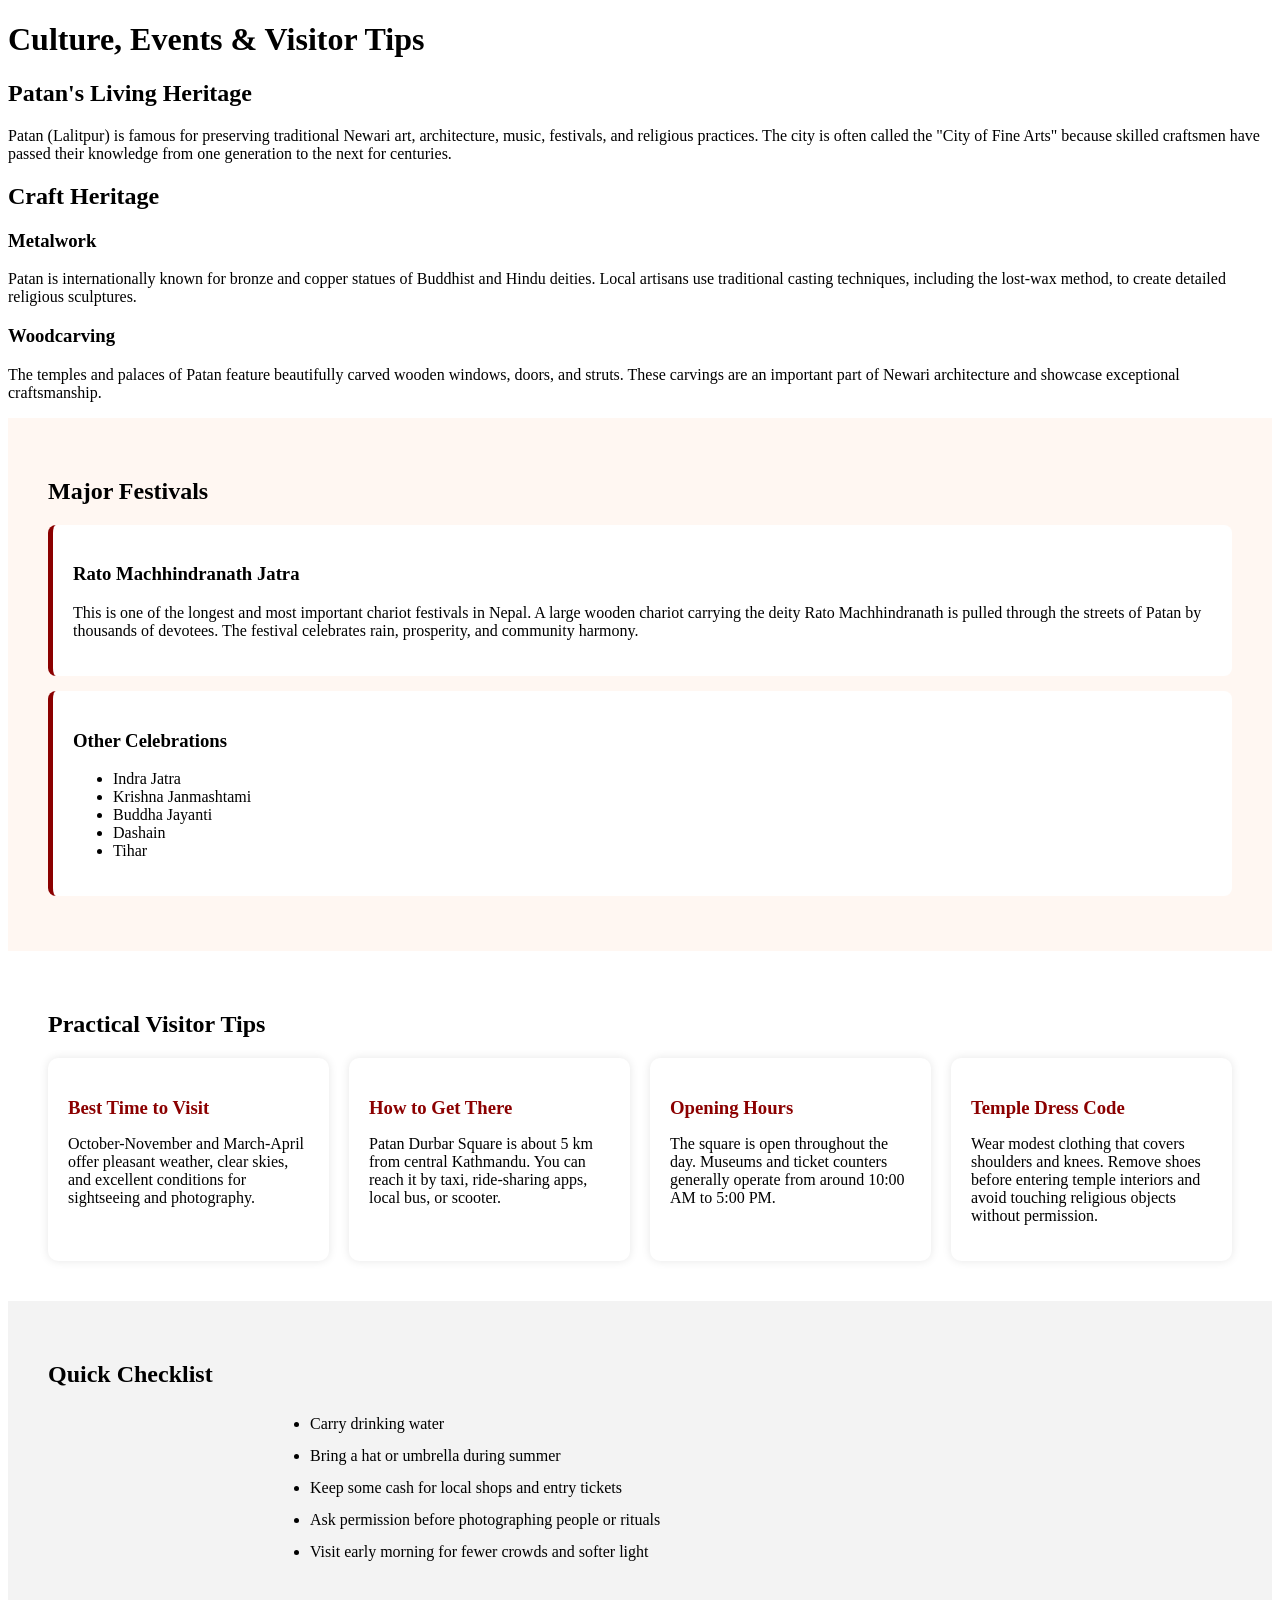
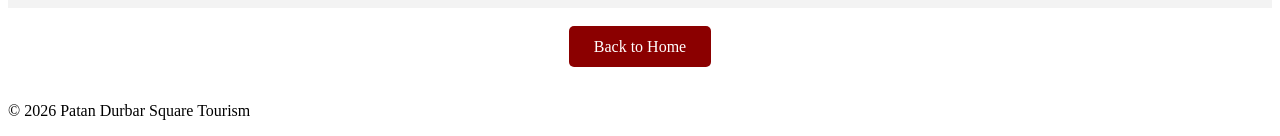
==== culture.html @ 2aa69878 "Added Culture and Visitor Tips page" ====
<!DOCTYPE html>
<html lang="en">
<head>
    <meta charset="UTF-8">
    <meta name="viewport" content="width=device-width, initial-scale=1.0">
    <title>Culture, Events & Visitor Tips | Patan Durbar Square</title>
    <link rel="stylesheet" href="style.css">
</head>
<body>

    <!-- Header -->
    <header>
        <h1>Culture, Events & Visitor Tips</h1>
    </header>

    <!-- Introduction -->
    <section class="intro">
        <h2>Patan's Living Heritage</h2>
        <p>
            Patan (Lalitpur) is famous for preserving traditional Newari art, architecture,
            music, festivals, and religious practices. The city is often called the
            "City of Fine Arts" because skilled craftsmen have passed their knowledge
            from one generation to the next for centuries.
        </p>
    </section>

    <!-- Craft Heritage -->
    <section class="crafts">
        <h2>Craft Heritage</h2>

        <div class="card-container">

            <div class="card">
                <h3>Metalwork</h3>
                <p>
                    Patan is internationally known for bronze and copper statues of Buddhist
                    and Hindu deities. Local artisans use traditional casting techniques,
                    including the lost-wax method, to create detailed religious sculptures.
                </p>
            </div>

            <div class="card">
                <h3>Woodcarving</h3>
                <p>
                    The temples and palaces of Patan feature beautifully carved wooden
                    windows, doors, and struts. These carvings are an important part of
                    Newari architecture and showcase exceptional craftsmanship.
                </p>
            </div>

        </div>
    </section>

    <!-- Festivals -->
    <section class="festivals">
        <h2>Major Festivals</h2>

        <div class="festival-box">
            <h3>Rato Machhindranath Jatra</h3>
            <p>
                This is one of the longest and most important chariot festivals in Nepal.
                A large wooden chariot carrying the deity Rato Machhindranath is pulled
                through the streets of Patan by thousands of devotees. The festival
                celebrates rain, prosperity, and community harmony.
            </p>
        </div>

        <div class="festival-box">
            <h3>Other Celebrations</h3>
            <ul>
                <li>Indra Jatra</li>
                <li>Krishna Janmashtami</li>
                <li>Buddha Jayanti</li>
                <li>Dashain</li>
                <li>Tihar</li>
            </ul>
        </div>
    </section>

    <!-- Visitor Tips -->
    <section class="tips">
        <h2>Practical Visitor Tips</h2>

        <div class="tips-grid">

            <div class="tip">
                <h3>Best Time to Visit</h3>
                <p>
                    October-November and March-April offer pleasant weather, clear skies,
                    and excellent conditions for sightseeing and photography.
                </p>
            </div>

            <div class="tip">
                <h3>How to Get There</h3>
                <p>
                    Patan Durbar Square is about 5 km from central Kathmandu. You can reach
                    it by taxi, ride-sharing apps, local bus, or scooter.
                </p>
            </div>

            <div class="tip">
                <h3>Opening Hours</h3>
                <p>
                    The square is open throughout the day. Museums and ticket counters
                    generally operate from around 10:00 AM to 5:00 PM.
                </p>
            </div>

            <div class="tip">
                <h3>Temple Dress Code</h3>
                <p>
                    Wear modest clothing that covers shoulders and knees. Remove shoes
                    before entering temple interiors and avoid touching religious objects
                    without permission.
                </p>
            </div>

        </div>
    </section>

    <!-- Quick Checklist -->
    <section class="checklist">
        <h2>Quick Checklist</h2>
        <ul>
            <li>Carry drinking water</li>
            <li>Bring a hat or umbrella during summer</li>
            <li>Keep some cash for local shops and entry tickets</li>
            <li>Ask permission before photographing people or rituals</li>
            <li>Visit early morning for fewer crowds and softer light</li>
        </ul>
    </section>

    <!-- Back to Home -->
    <section class="back-home">
        <a href="index.html" class="btn">Back to Home</a>
    </section>

    <footer>
        <p>&copy; 2026 Patan Durbar Square Tourism</p>
    </footer>

</body>
</html>
---- style.css ----
/* Festival section */
.festivals{
    padding:40px;
    background:#fff7f2;
}

.festival-box{
    background:white;
    padding:20px;
    margin:15px 0;
    border-left:5px solid #8B0000;
    border-radius:8px;
}

/* Visitor tips */
.tips{
    padding:40px;
}

.tips-grid{
    display:grid;
    grid-template-columns:repeat(auto-fit, minmax(230px,1fr));
    gap:20px;
}

.tip{
    background:white;
    padding:20px;
    border-radius:10px;
    box-shadow:0 0 10px rgba(0,0,0,0.1);
}

.tip h3{
    margin-bottom:10px;
    color:#8B0000;
}

/* Checklist */
.checklist{
    padding:40px;
    background:#f3f3f3;
}

.checklist ul{
    max-width:700px;
    margin:auto;
    line-height:2;
}

/* Button */
.back-home{
    text-align:center;
    padding:30px;
}

.btn{
    text-decoration:none;
    background:#8B0000;
    color:white;
    padding:12px 25px;
    border-radius:5px;
}

.btn:hover{
    background:#600000;
}
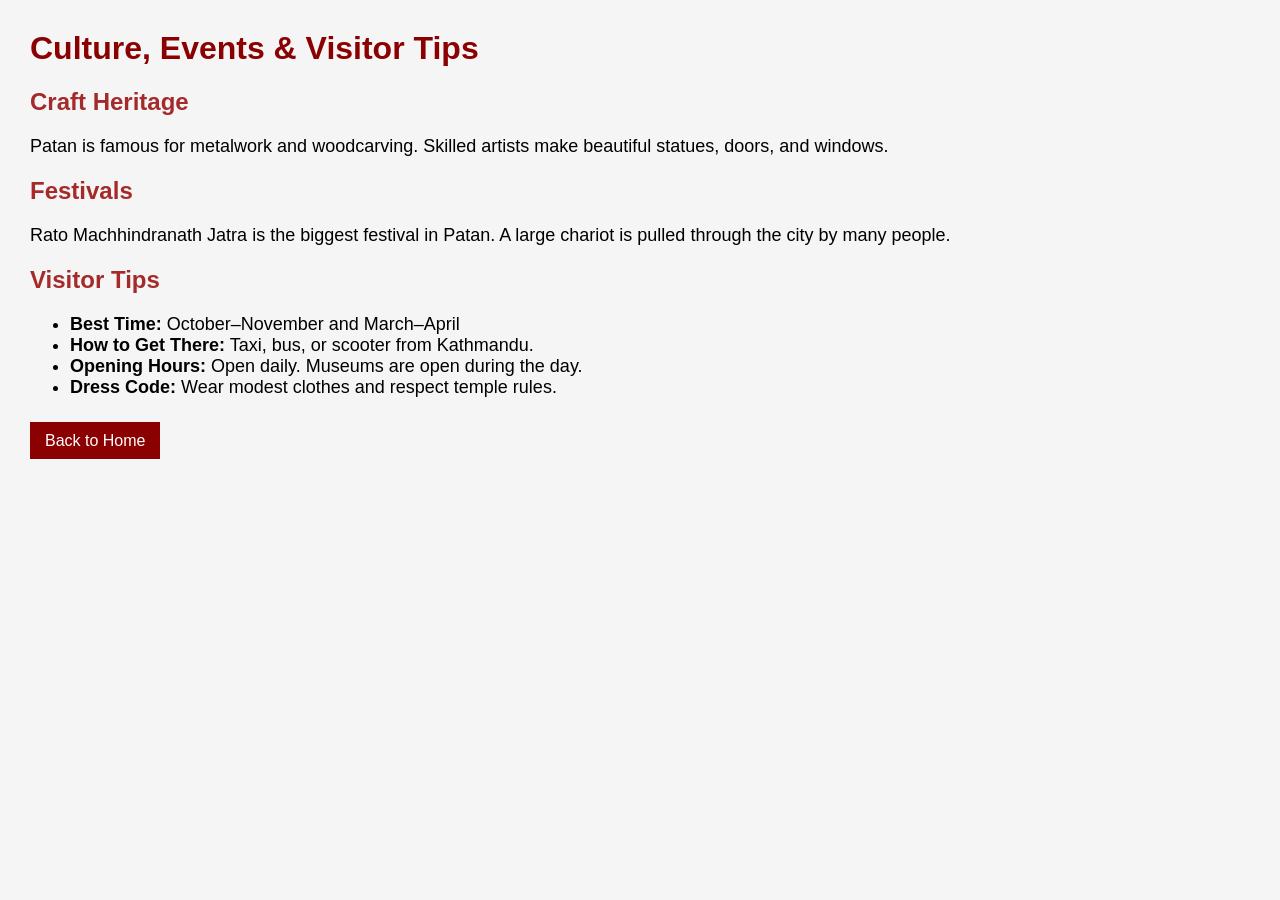
==== commit 834861d1: "Added Culture and Visitor Tips page" ====
--- a/culture.html
+++ b/culture.html
@@ -1,144 +1,30 @@
 <!DOCTYPE html>
-<html lang="en">
+<html>
 <head>
-    <meta charset="UTF-8">
-    <meta name="viewport" content="width=device-width, initial-scale=1.0">
-    <title>Culture, Events & Visitor Tips | Patan Durbar Square</title>
+    <title>Culture & Visitor Tips</title>
     <link rel="stylesheet" href="style.css">
 </head>
 <body>
 
-    <!-- Header -->
-    <header>
-        <h1>Culture, Events & Visitor Tips</h1>
-    </header>
+    <h1>Culture, Events & Visitor Tips</h1>
 
-    <!-- Introduction -->
-    <section class="intro">
-        <h2>Patan's Living Heritage</h2>
-        <p>
-            Patan (Lalitpur) is famous for preserving traditional Newari art, architecture,
-            music, festivals, and religious practices. The city is often called the
-            "City of Fine Arts" because skilled craftsmen have passed their knowledge
-            from one generation to the next for centuries.
-        </p>
-    </section>
+    <h2>Craft Heritage</h2>
+    <p>Patan is famous for metalwork and woodcarving. Skilled artists make beautiful statues, doors, and windows.</p>
 
-    <!-- Craft Heritage -->
-    <section class="crafts">
-        <h2>Craft Heritage</h2>
+    <h2>Festivals</h2>
+    <p>Rato Machhindranath Jatra is the biggest festival in Patan. A large chariot is pulled through the city by many people.</p>
 
-        <div class="card-container">
+    <h2>Visitor Tips</h2>
+    <ul>
+        <li><b>Best Time:</b> October–November and March–April</li>
+        <li><b>How to Get There:</b> Taxi, bus, or scooter from Kathmandu.</li>
+        <li><b>Opening Hours:</b> Open daily. Museums are open during the day.</li>
+        <li><b>Dress Code:</b> Wear modest clothes and respect temple rules.</li>
+    </ul>
 
-            <div class="card">
-                <h3>Metalwork</h3>
-                <p>
-                    Patan is internationally known for bronze and copper statues of Buddhist
-                    and Hindu deities. Local artisans use traditional casting techniques,
-                    including the lost-wax method, to create detailed religious sculptures.
-                </p>
-            </div>
+    <br>
 
-            <div class="card">
-                <h3>Woodcarving</h3>
-                <p>
-                    The temples and palaces of Patan feature beautifully carved wooden
-                    windows, doors, and struts. These carvings are an important part of
-                    Newari architecture and showcase exceptional craftsmanship.
-                </p>
-            </div>
-
-        </div>
-    </section>
-
-    <!-- Festivals -->
-    <section class="festivals">
-        <h2>Major Festivals</h2>
-
-        <div class="festival-box">
-            <h3>Rato Machhindranath Jatra</h3>
-            <p>
-                This is one of the longest and most important chariot festivals in Nepal.
-                A large wooden chariot carrying the deity Rato Machhindranath is pulled
-                through the streets of Patan by thousands of devotees. The festival
-                celebrates rain, prosperity, and community harmony.
-            </p>
-        </div>
-
-        <div class="festival-box">
-            <h3>Other Celebrations</h3>
-            <ul>
-                <li>Indra Jatra</li>
-                <li>Krishna Janmashtami</li>
-                <li>Buddha Jayanti</li>
-                <li>Dashain</li>
-                <li>Tihar</li>
-            </ul>
-        </div>
-    </section>
-
-    <!-- Visitor Tips -->
-    <section class="tips">
-        <h2>Practical Visitor Tips</h2>
-
-        <div class="tips-grid">
-
-            <div class="tip">
-                <h3>Best Time to Visit</h3>
-                <p>
-                    October-November and March-April offer pleasant weather, clear skies,
-                    and excellent conditions for sightseeing and photography.
-                </p>
-            </div>
-
-            <div class="tip">
-                <h3>How to Get There</h3>
-                <p>
-                    Patan Durbar Square is about 5 km from central Kathmandu. You can reach
-                    it by taxi, ride-sharing apps, local bus, or scooter.
-                </p>
-            </div>
-
-            <div class="tip">
-                <h3>Opening Hours</h3>
-                <p>
-                    The square is open throughout the day. Museums and ticket counters
-                    generally operate from around 10:00 AM to 5:00 PM.
-                </p>
-            </div>
-
-            <div class="tip">
-                <h3>Temple Dress Code</h3>
-                <p>
-                    Wear modest clothing that covers shoulders and knees. Remove shoes
-                    before entering temple interiors and avoid touching religious objects
-                    without permission.
-                </p>
-            </div>
-
-        </div>
-    </section>
-
-    <!-- Quick Checklist -->
-    <section class="checklist">
-        <h2>Quick Checklist</h2>
-        <ul>
-            <li>Carry drinking water</li>
-            <li>Bring a hat or umbrella during summer</li>
-            <li>Keep some cash for local shops and entry tickets</li>
-            <li>Ask permission before photographing people or rituals</li>
-            <li>Visit early morning for fewer crowds and softer light</li>
-        </ul>
-    </section>
-
-    <!-- Back to Home -->
-    <section class="back-home">
-        <a href="index.html" class="btn">Back to Home</a>
-    </section>
-
-    <footer>
-        <p>&copy; 2026 Patan Durbar Square Tourism</p>
-    </footer>
+    <a href="index.html">Back to Home</a>
 
 </body>
 </html>
--- a/style.css
+++ b/style.css
@@ -1,66 +1,24 @@
-/* Festival section */
-.festivals{
-    padding:40px;
-    background:#fff7f2;
+body{
+    font-family: Arial, sans-serif;
+    margin: 30px;
+    background-color: #f5f5f5;
 }
 
-.festival-box{
-    background:white;
-    padding:20px;
-    margin:15px 0;
-    border-left:5px solid #8B0000;
-    border-radius:8px;
+h1{
+    color: darkred;
 }
 
-/* Visitor tips */
-.tips{
-    padding:40px;
+h2{
+    color: brown;
 }
 
-.tips-grid{
-    display:grid;
-    grid-template-columns:repeat(auto-fit, minmax(230px,1fr));
-    gap:20px;
+p, li{
+    font-size: 18px;
 }
 
-.tip{
-    background:white;
-    padding:20px;
-    border-radius:10px;
-    box-shadow:0 0 10px rgba(0,0,0,0.1);
-}
-
-.tip h3{
-    margin-bottom:10px;
-    color:#8B0000;
-}
-
-/* Checklist */
-.checklist{
-    padding:40px;
-    background:#f3f3f3;
-}
-
-.checklist ul{
-    max-width:700px;
-    margin:auto;
-    line-height:2;
-}
-
-/* Button */
-.back-home{
-    text-align:center;
-    padding:30px;
-}
-
-.btn{
-    text-decoration:none;
-    background:#8B0000;
-    color:white;
-    padding:12px 25px;
-    border-radius:5px;
-}
-
-.btn:hover{
-    background:#600000;
+a{
+    text-decoration: none;
+    color: white;
+    background: darkred;
+    padding: 10px 15px;
 }
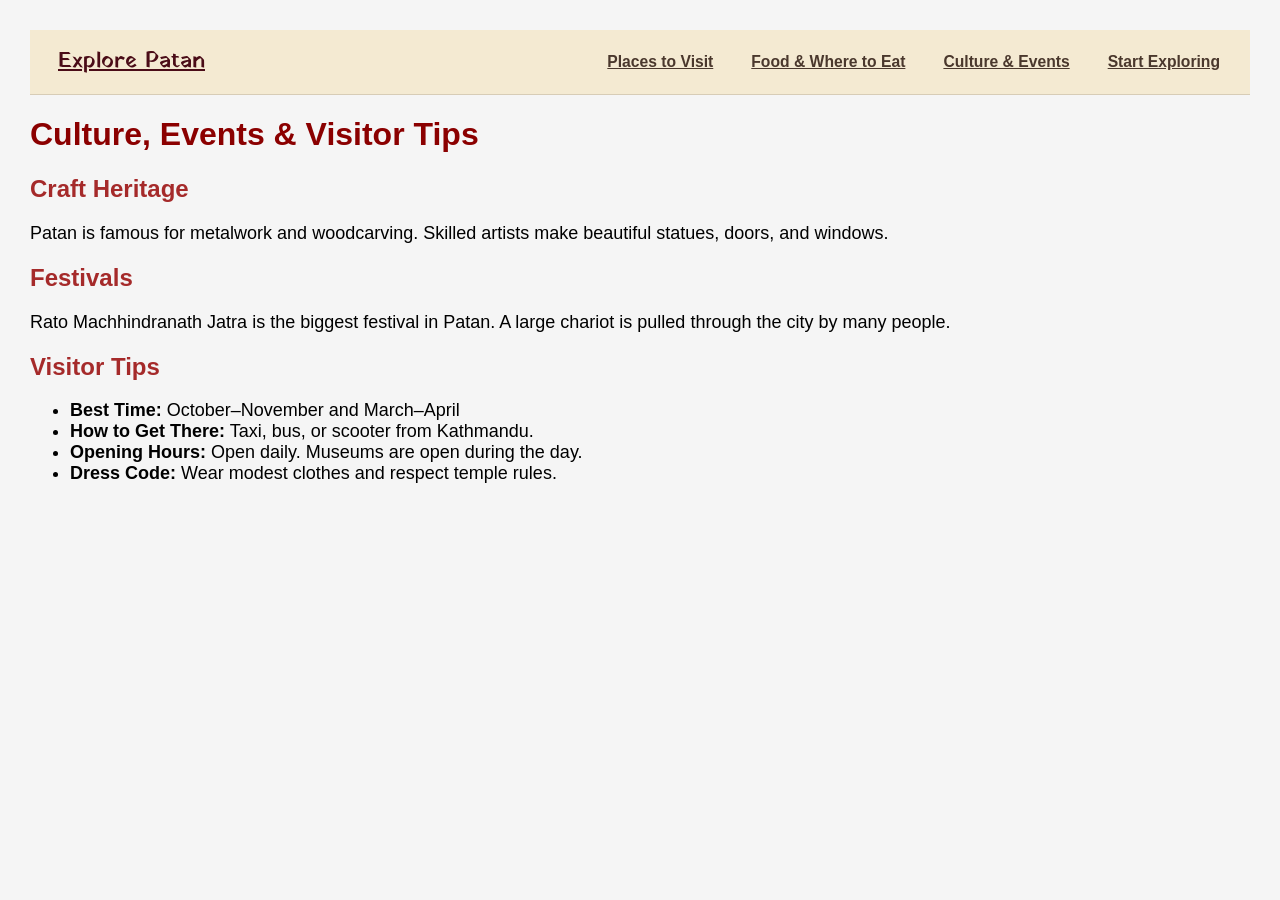
==== commit 0ab602f5: "added consistent navbar to culture page" ====
--- a/culture.html
+++ b/culture.html
@@ -1,10 +1,27 @@
 <!DOCTYPE html>
-<html>
+<html lang="en">
 <head>
+    <meta charset="UTF-8">
+    <meta name="viewport" content="width=device-width, initial-scale=1.0">
     <title>Culture & Visitor Tips</title>
-    <link rel="stylesheet" href="style.css">
+    <link href="https://fonts.googleapis.com/css2?family=Yatra+One&family=Mukta:wght@400;500;600;700;800&display=swap" rel="stylesheet">
+    <link rel="stylesheet" href="style-global.css">
+    <link rel="stylesheet" href="style-culture.css">
 </head>
 <body>
+
+    <header>
+    <div class="navbar">
+    <a href="#top" class="brand"> Explore Patan </a>
+
+    <nav class="nav-links">
+      <a href="#places">Places to Visit</a>
+      <a href="foods.html">Food &amp; Where to Eat</a>
+      <a href="culture.html">Culture &amp; Events</a>
+      <a href="#top" class="nav-cta">Start Exploring</a>
+    </nav>
+  </div>
+    </header>
 
     <h1>Culture, Events & Visitor Tips</h1>
 
@@ -22,9 +39,5 @@
         <li><b>Dress Code:</b> Wear modest clothes and respect temple rules.</li>
     </ul>
 
-    <br>
-
-    <a href="index.html">Back to Home</a>
-
 </body>
 </html>
--- a/style-global.css
+++ b/style-global.css
@@ -0,0 +1,53 @@
+:root{
+    --ink:      #241a14;   /* dark carved wood */
+    --ink-soft: #4a382d;
+    --parchment:#f4e9cf;   /* stone/paper background */
+    --surface:  #fdf7e9;   /* card surface, lighter parchment */
+    --brick:    #a8462e;   /* fired clay brick */
+    --brick-deep:#7c3220;
+    --maroon:   #6e1423;   /* temple wood / attire red */
+    --maroon-deep:#4a0c17;
+    --indigo:   #1e3a5f;   /* paubha-painting dusk blue */
+    --indigo-deep:#122439;
+    --gold:     #c89b3c;   /* brass / gilt */
+    --gold-light:#e8c878;
+    --line:     rgba(36,26,20,0.14);
+
+    --font-display: 'Yatra One', serif;
+    --font-body: 'Mukta', sans-serif;
+
+    --container: 1180px;
+    --radius: 6px;
+}
+header{
+    position:sticky; top:0; z-index:50;
+    background:rgba(244,233,207,0.92);
+    backdrop-filter:blur(6px);
+    border-bottom:1px solid var(--line);
+}
+.navbar{
+    display:flex;
+    align-items:center;
+    justify-content:space-between;
+    padding:16px 28px;
+    max-width:var(--container);
+    margin:0 auto;
+}
+.brand{
+    display:flex; align-items:center; gap:12px;
+    font-family:var(--font-display);
+    font-size:1.35rem;
+    color:var(--maroon-deep);
+}
+.nav-links{
+    display:flex;
+    align-items:center;
+    gap:34px;
+}
+.nav-links a{
+    font-weight:600;
+    font-size:.98rem;
+    color:var(--ink-soft);
+    position:relative;
+    padding:4px 2px;
+}
--- a/style-culture.css
+++ b/style-culture.css
@@ -0,0 +1,17 @@
+body{
+    font-family: Arial, sans-serif;
+    margin: 30px;
+    background-color: #f5f5f5;
+}
+
+h1{
+    color: darkred;
+}
+
+h2{
+    color: brown;
+}
+
+p, li{
+    font-size: 18px;
+}
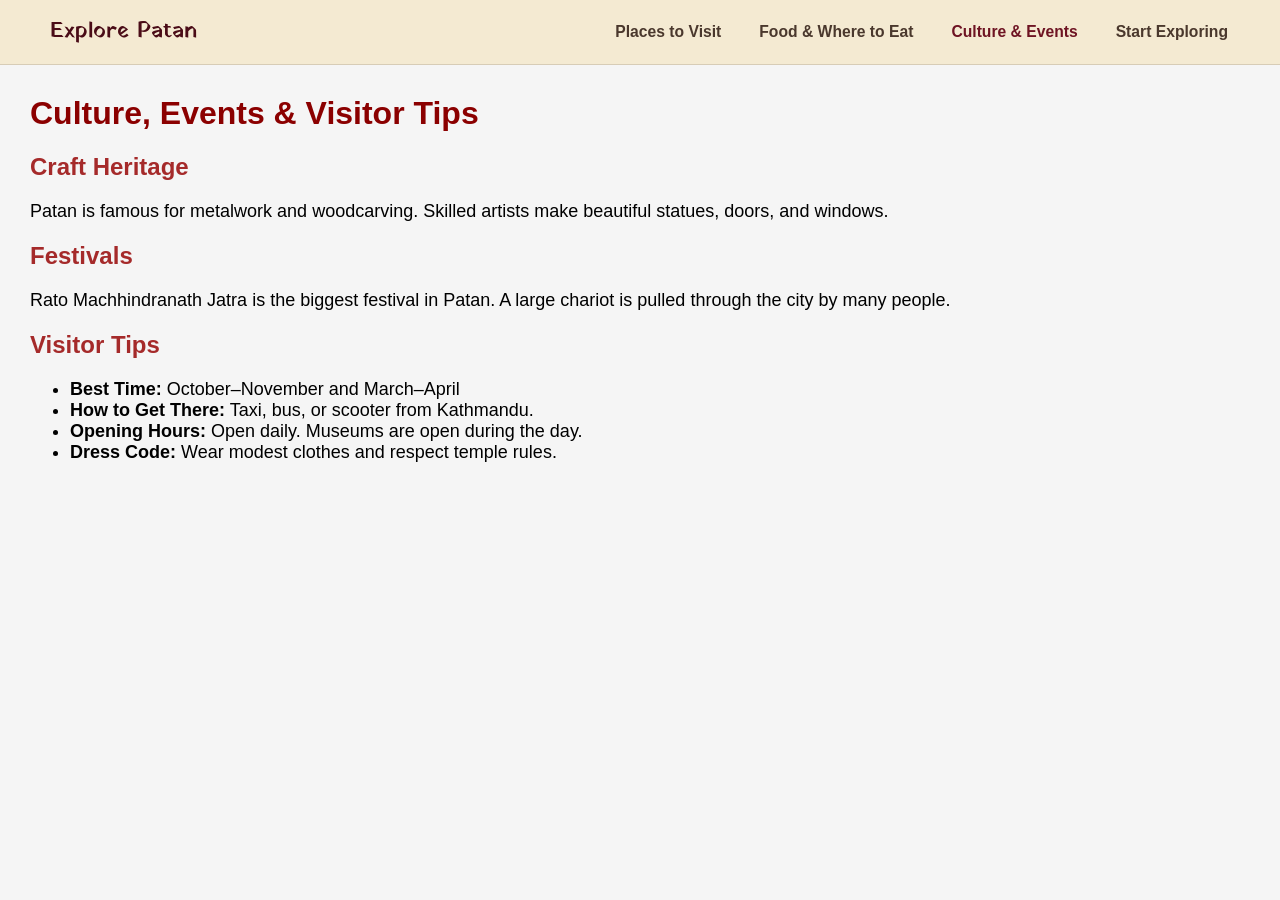
==== commit 157b657a: "updated navigation bar to be consistent in all pages." ====
--- a/culture.html
+++ b/culture.html
@@ -9,35 +9,34 @@
     <link rel="stylesheet" href="style-culture.css">
 </head>
 <body>
-
     <header>
     <div class="navbar">
-    <a href="#top" class="brand"> Explore Patan </a>
+    <a href="index.html" class="brand"> Explore Patan </a>
 
     <nav class="nav-links">
       <a href="#places">Places to Visit</a>
       <a href="foods.html">Food &amp; Where to Eat</a>
-      <a href="culture.html">Culture &amp; Events</a>
+      <a href="culture.html" class="active">Culture &amp; Events</a>
       <a href="#top" class="nav-cta">Start Exploring</a>
     </nav>
   </div>
     </header>
+    <div class="content">
+        <h1>Culture, Events & Visitor Tips</h1>
 
-    <h1>Culture, Events & Visitor Tips</h1>
+        <h2>Craft Heritage</h2>
+        <p>Patan is famous for metalwork and woodcarving. Skilled artists make beautiful statues, doors, and windows.</p>
 
-    <h2>Craft Heritage</h2>
-    <p>Patan is famous for metalwork and woodcarving. Skilled artists make beautiful statues, doors, and windows.</p>
+        <h2>Festivals</h2>
+        <p>Rato Machhindranath Jatra is the biggest festival in Patan. A large chariot is pulled through the city by many people.</p>
 
-    <h2>Festivals</h2>
-    <p>Rato Machhindranath Jatra is the biggest festival in Patan. A large chariot is pulled through the city by many people.</p>
-
-    <h2>Visitor Tips</h2>
-    <ul>
-        <li><b>Best Time:</b> October–November and March–April</li>
-        <li><b>How to Get There:</b> Taxi, bus, or scooter from Kathmandu.</li>
-        <li><b>Opening Hours:</b> Open daily. Museums are open during the day.</li>
-        <li><b>Dress Code:</b> Wear modest clothes and respect temple rules.</li>
-    </ul>
-
+        <h2>Visitor Tips</h2>
+        <ul>
+            <li><b>Best Time:</b> October–November and March–April</li>
+            <li><b>How to Get There:</b> Taxi, bus, or scooter from Kathmandu.</li>
+            <li><b>Opening Hours:</b> Open daily. Museums are open during the day.</li>
+            <li><b>Dress Code:</b> Wear modest clothes and respect temple rules.</li>
+        </ul>
+    </div>
 </body>
 </html>
--- a/style-global.css
+++ b/style-global.css
@@ -35,9 +35,16 @@
 }
 .brand{
     display:flex; align-items:center; gap:12px;
+    text-decoration:none;
     font-family:var(--font-display);
     font-size:1.35rem;
     color:var(--maroon-deep);
+    transition:color .15s;
+}
+.brand:hover,
+.brand:focus-visible,
+.brand:active{
+    color:var(--maroon);
 }
 .nav-links{
     display:flex;
@@ -45,9 +52,22 @@
     gap:34px;
 }
 .nav-links a{
+    text-decoration:none;
     font-weight:600;
     font-size:.98rem;
     color:var(--ink-soft);
     position:relative;
     padding:4px 2px;
+    transition:color .15s;
 }
+.nav-links a:hover{
+    color:var(--maroon);
+}
+.brand.active,
+.nav-links a.active{
+    color:var(--maroon);
+}
+
+.nav-links a:active{
+    color:var(--maroon);
+}
--- a/style-culture.css
+++ b/style-culture.css
@@ -1,7 +1,10 @@
 body{
     font-family: Arial, sans-serif;
-    margin: 30px;
+    margin: 0;
     background-color: #f5f5f5;
+}
+.content{
+    margin:30px;
 }
 
 h1{
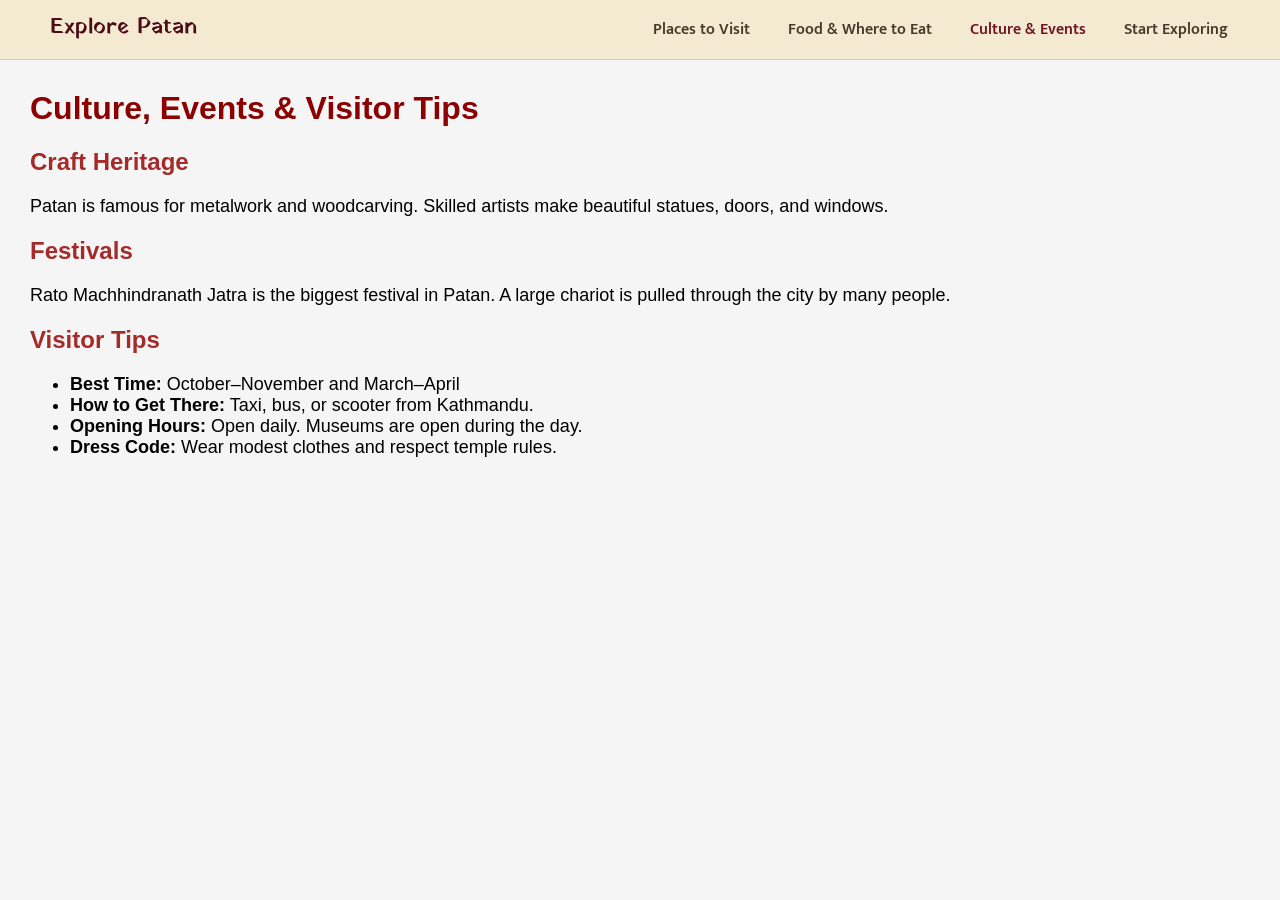
==== commit 8b694ef4: "added github actions for automation" ====
--- a/culture.html
+++ b/culture.html
@@ -14,7 +14,7 @@
     <a href="index.html" class="brand"> Explore Patan </a>
 
     <nav class="nav-links">
-      <a href="#places">Places to Visit</a>
+      <a href="places.html">Places to Visit</a>
       <a href="foods.html">Food &amp; Where to Eat</a>
       <a href="culture.html" class="active">Culture &amp; Events</a>
       <a href="#top" class="nav-cta">Start Exploring</a>
--- a/style-global.css
+++ b/style-global.css
@@ -29,6 +29,7 @@
     display:flex;
     align-items:center;
     justify-content:space-between;
+    line-height:1.2;
     padding:16px 28px;
     max-width:var(--container);
     margin:0 auto;
@@ -55,6 +56,7 @@
     text-decoration:none;
     font-weight:600;
     font-size:.98rem;
+    font-family:var(--font-body);
     color:var(--ink-soft);
     position:relative;
     padding:4px 2px;
